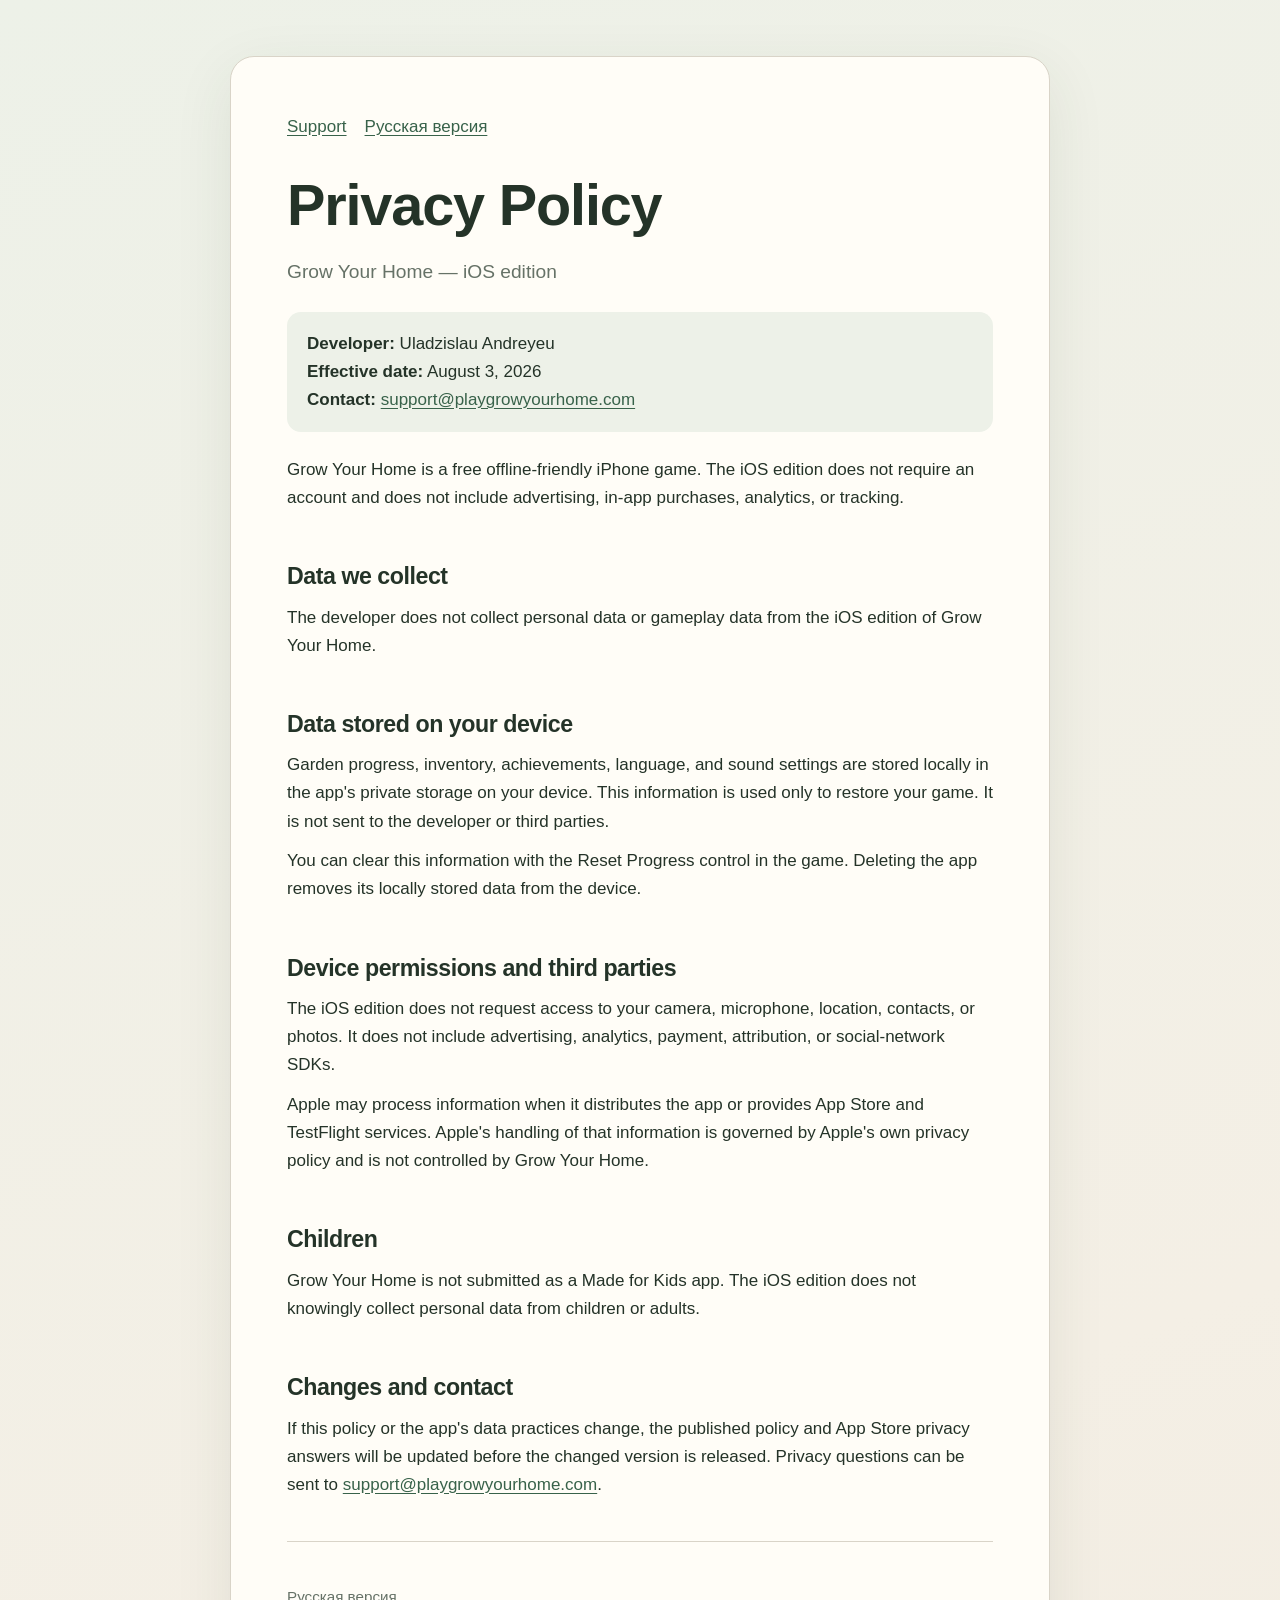
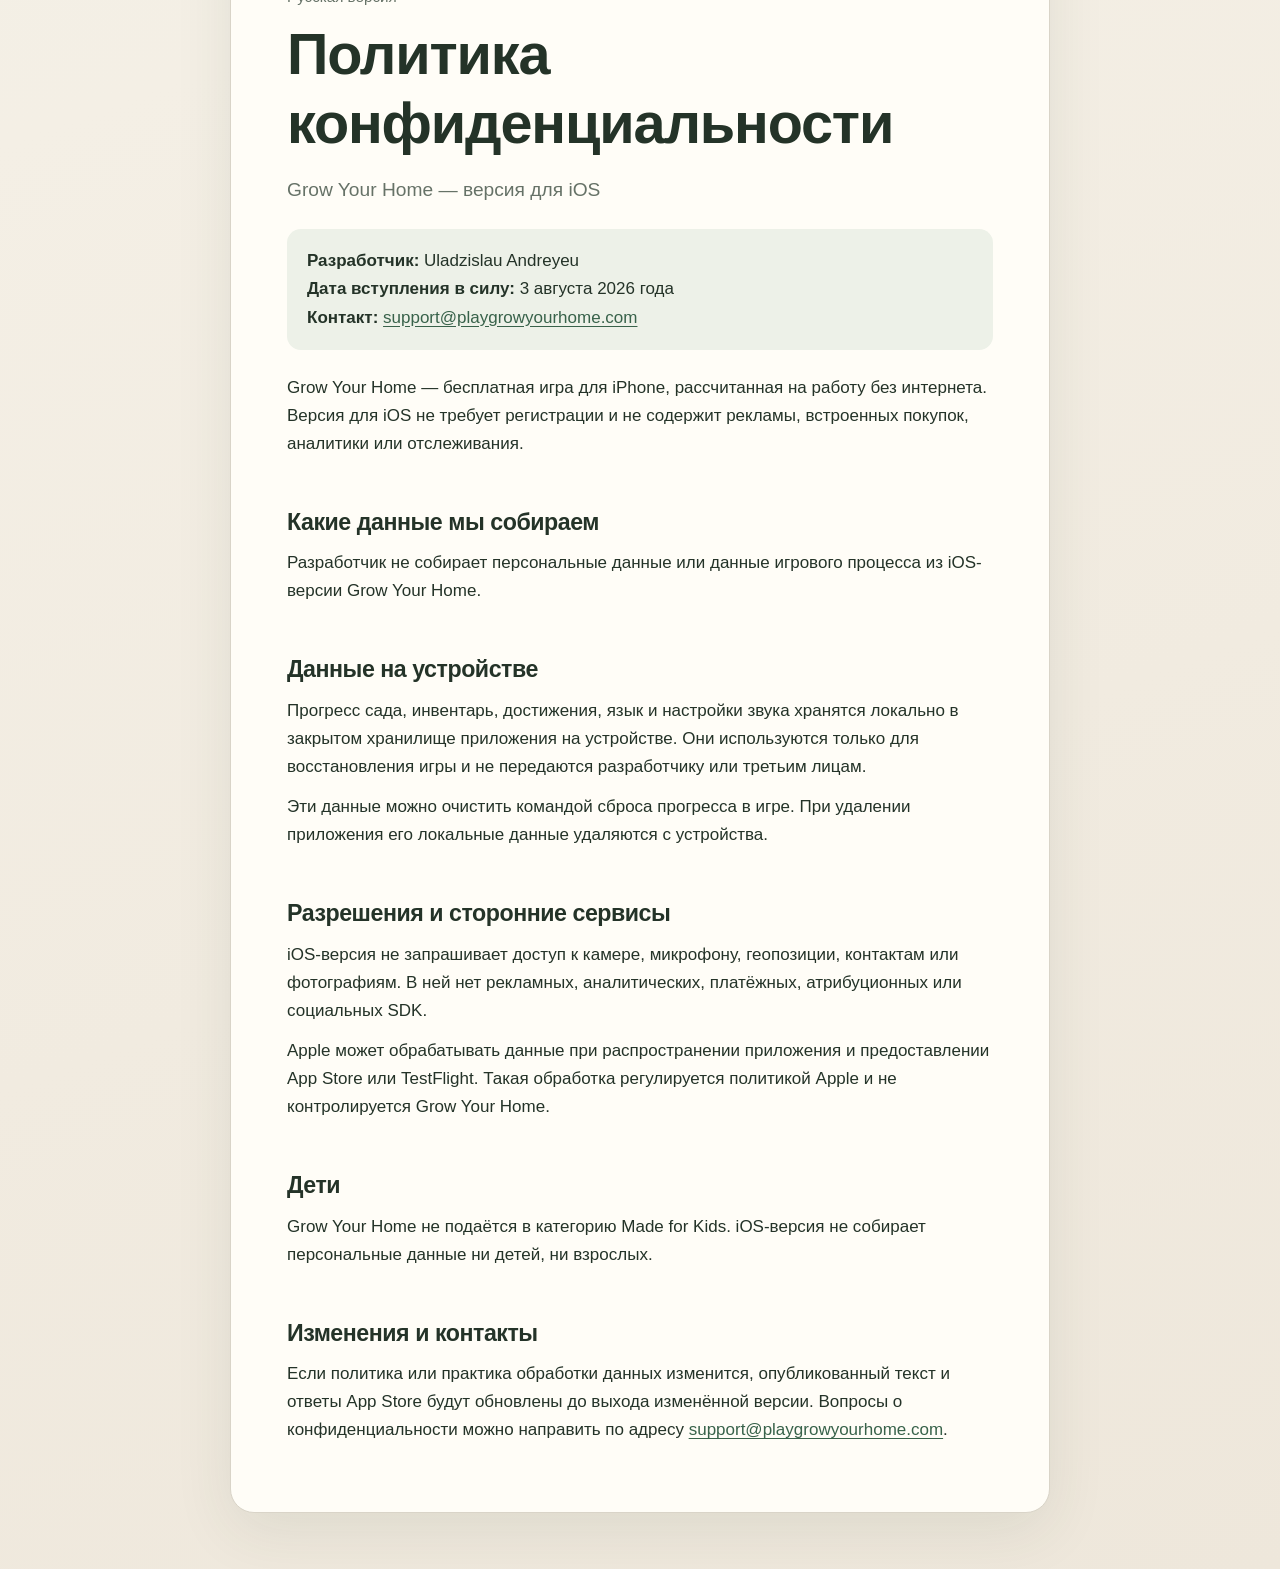
==== privacy/index.html @ f2e40838 "Publish support and privacy pages" ====
<!doctype html>
<html lang="en">
<head>
  <meta charset="utf-8">
  <meta name="viewport" content="width=device-width, initial-scale=1">
  <meta name="description" content="Privacy Policy for the iOS edition of Grow Your Home.">
  <title>Privacy Policy — Grow Your Home</title>
  <link rel="stylesheet" href="/styles.css">
</head>
<body>
  <main>
    <nav><a href="/">Support</a><a href="#russian">Русская версия</a></nav>
    <h1>Privacy Policy</h1>
    <p class="lead">Grow Your Home — iOS edition</p>
    <div class="meta">
      <strong>Developer:</strong> Uladzislau Andreyeu<br>
      <strong>Effective date:</strong> August 3, 2026<br>
      <strong>Contact:</strong> <a href="mailto:support@playgrowyourhome.com">support@playgrowyourhome.com</a>
    </div>

    <p>Grow Your Home is a free offline-friendly iPhone game. The iOS edition does not require an account and does not include advertising, in-app purchases, analytics, or tracking.</p>

    <h2>Data we collect</h2>
    <p>The developer does not collect personal data or gameplay data from the iOS edition of Grow Your Home.</p>

    <h2>Data stored on your device</h2>
    <p>Garden progress, inventory, achievements, language, and sound settings are stored locally in the app's private storage on your device. This information is used only to restore your game. It is not sent to the developer or third parties.</p>
    <p>You can clear this information with the Reset Progress control in the game. Deleting the app removes its locally stored data from the device.</p>

    <h2>Device permissions and third parties</h2>
    <p>The iOS edition does not request access to your camera, microphone, location, contacts, or photos. It does not include advertising, analytics, payment, attribution, or social-network SDKs.</p>
    <p>Apple may process information when it distributes the app or provides App Store and TestFlight services. Apple's handling of that information is governed by Apple's own privacy policy and is not controlled by Grow Your Home.</p>

    <h2>Children</h2>
    <p>Grow Your Home is not submitted as a Made for Kids app. The iOS edition does not knowingly collect personal data from children or adults.</p>

    <h2>Changes and contact</h2>
    <p>If this policy or the app's data practices change, the published policy and App Store privacy answers will be updated before the changed version is released. Privacy questions can be sent to <a href="mailto:support@playgrowyourhome.com">support@playgrowyourhome.com</a>.</p>

    <hr>
    <section id="russian" lang="ru">
      <p class="lang">Русская версия</p>
      <h1>Политика конфиденциальности</h1>
      <p class="lead">Grow Your Home — версия для iOS</p>
      <div class="meta">
        <strong>Разработчик:</strong> Uladzislau Andreyeu<br>
        <strong>Дата вступления в силу:</strong> 3 августа 2026 года<br>
        <strong>Контакт:</strong> <a href="mailto:support@playgrowyourhome.com">support@playgrowyourhome.com</a>
      </div>

      <p>Grow Your Home — бесплатная игра для iPhone, рассчитанная на работу без интернета. Версия для iOS не требует регистрации и не содержит рекламы, встроенных покупок, аналитики или отслеживания.</p>

      <h2>Какие данные мы собираем</h2>
      <p>Разработчик не собирает персональные данные или данные игрового процесса из iOS-версии Grow Your Home.</p>

      <h2>Данные на устройстве</h2>
      <p>Прогресс сада, инвентарь, достижения, язык и настройки звука хранятся локально в закрытом хранилище приложения на устройстве. Они используются только для восстановления игры и не передаются разработчику или третьим лицам.</p>
      <p>Эти данные можно очистить командой сброса прогресса в игре. При удалении приложения его локальные данные удаляются с устройства.</p>

      <h2>Разрешения и сторонние сервисы</h2>
      <p>iOS-версия не запрашивает доступ к камере, микрофону, геопозиции, контактам или фотографиям. В ней нет рекламных, аналитических, платёжных, атрибуционных или социальных SDK.</p>
      <p>Apple может обрабатывать данные при распространении приложения и предоставлении App Store или TestFlight. Такая обработка регулируется политикой Apple и не контролируется Grow Your Home.</p>

      <h2>Дети</h2>
      <p>Grow Your Home не подаётся в категорию Made for Kids. iOS-версия не собирает персональные данные ни детей, ни взрослых.</p>

      <h2>Изменения и контакты</h2>
      <p>Если политика или практика обработки данных изменится, опубликованный текст и ответы App Store будут обновлены до выхода изменённой версии. Вопросы о конфиденциальности можно направить по адресу <a href="mailto:support@playgrowyourhome.com">support@playgrowyourhome.com</a>.</p>
    </section>
  </main>
</body>
</html>
---- styles.css ----
:root {
  color-scheme: light;
  --bg: #f4efe5;
  --card: #fffdf7;
  --ink: #243328;
  --muted: #667267;
  --accent: #38624a;
  --line: #d9d4c8;
}

* { box-sizing: border-box; }

body {
  margin: 0;
  background: linear-gradient(160deg, #edf1e8 0%, var(--bg) 48%, #eee7db 100%);
  color: var(--ink);
  font: 17px/1.65 -apple-system, BlinkMacSystemFont, "Segoe UI", sans-serif;
}

main {
  width: min(820px, calc(100% - 32px));
  margin: 56px auto;
  padding: clamp(24px, 5vw, 56px);
  background: var(--card);
  border: 1px solid var(--line);
  border-radius: 24px;
  box-shadow: 0 18px 60px rgba(47, 61, 48, .09);
}

h1, h2 { line-height: 1.2; letter-spacing: -.02em; }
h1 { margin: 0 0 16px; font-size: clamp(2rem, 7vw, 3.6rem); }
h2 { margin: 2.2em 0 .55em; font-size: 1.45rem; }
p { margin: .7em 0; }
a { color: var(--accent); text-underline-offset: 3px; }
.lead { max-width: 620px; color: var(--muted); font-size: 1.2rem; }
.meta { margin: 24px 0; padding: 18px 20px; background: #edf1e8; border-radius: 14px; }
.actions { display: flex; flex-wrap: wrap; gap: 12px; margin-top: 28px; }
.button { display: inline-block; padding: 11px 16px; color: #fff; background: var(--accent); border-radius: 999px; text-decoration: none; }
.button.secondary { color: var(--accent); background: transparent; border: 1px solid var(--accent); }
nav { margin-bottom: 30px; }
nav a { margin-right: 18px; }
hr { margin: 42px 0; border: 0; border-top: 1px solid var(--line); }
.lang, footer { color: var(--muted); font-size: .95rem; }
footer { margin-top: 42px; }

@media (max-width: 560px) {
  body { font-size: 16px; }
  main { margin: 16px auto; padding: 24px 20px; border-radius: 18px; }
}
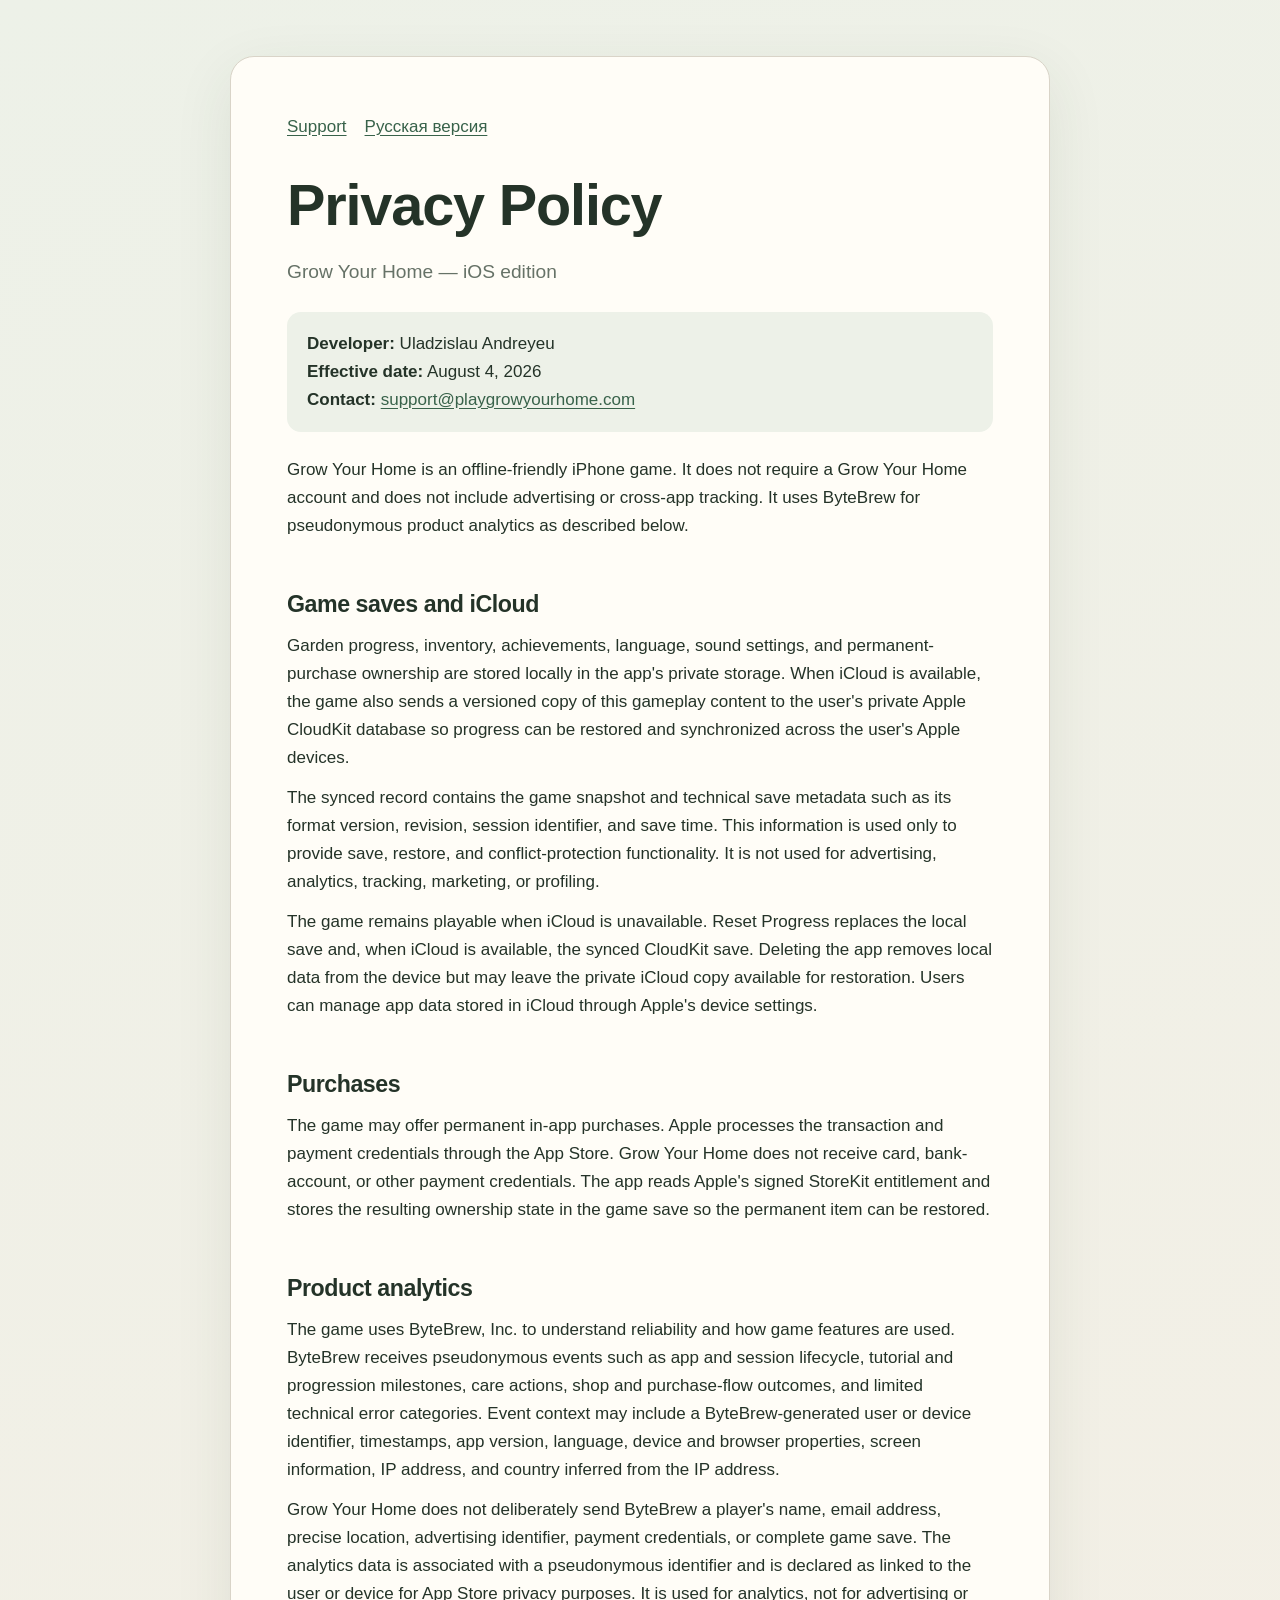
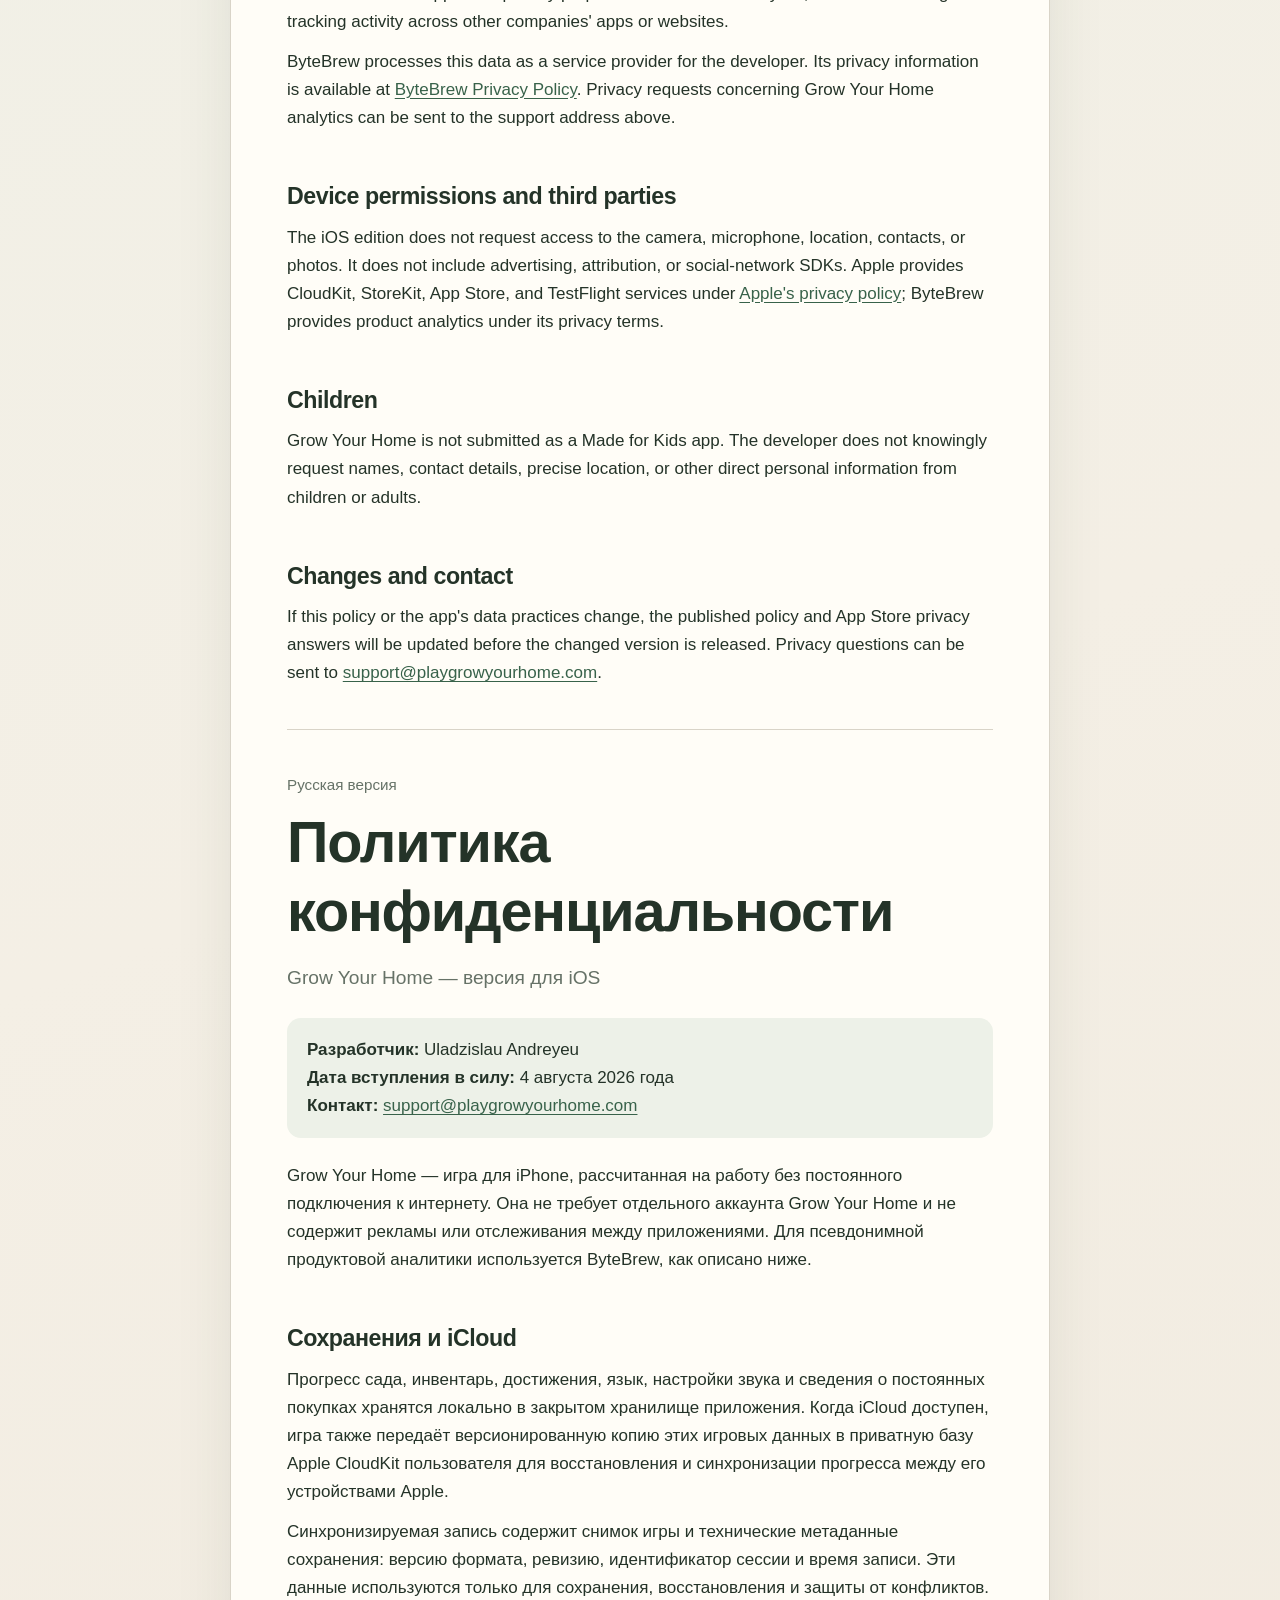
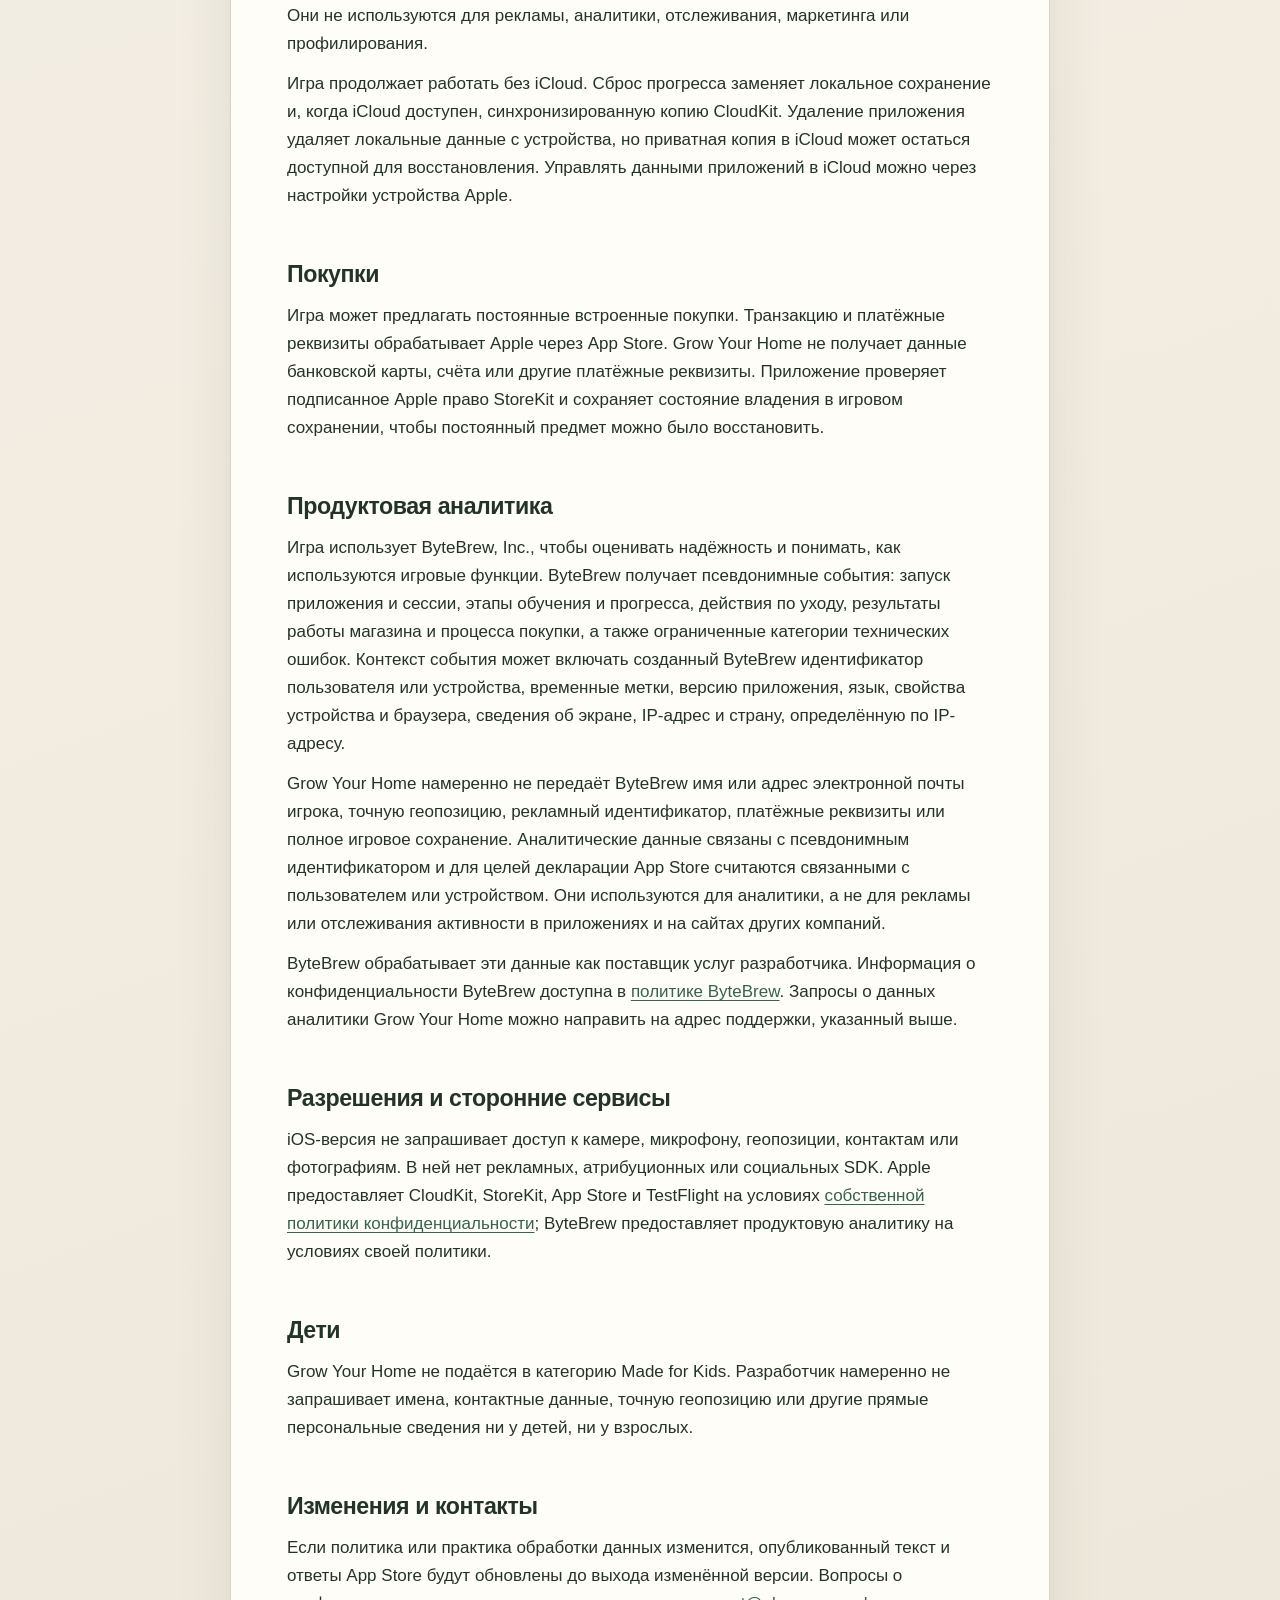
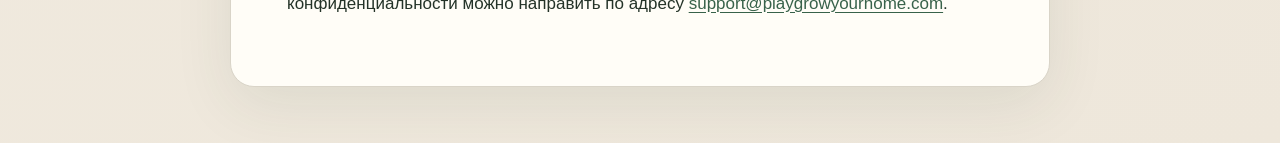
==== commit 8204dcd6: "Publish updated iOS privacy policy" ====
--- a/privacy/index.html
+++ b/privacy/index.html
@@ -8,65 +8,77 @@
   <link rel="stylesheet" href="/styles.css">
 </head>
 <body>
-  <main>
-    <nav><a href="/">Support</a><a href="#russian">Русская версия</a></nav>
-    <h1>Privacy Policy</h1>
-    <p class="lead">Grow Your Home — iOS edition</p>
+<main>
+  <nav><a href="/">Support</a><a href="#russian">Русская версия</a></nav>
+
+  <h1>Privacy Policy</h1>
+  <p class="lead">Grow Your Home — iOS edition</p>
+  <div class="meta">
+    <strong>Developer:</strong> Uladzislau Andreyeu<br>
+    <strong>Effective date:</strong> August 4, 2026<br>
+    <strong>Contact:</strong> <a href="mailto:support@playgrowyourhome.com">support@playgrowyourhome.com</a>
+  </div>
+
+  <p>Grow Your Home is an offline-friendly iPhone game. It does not require a Grow Your Home account and does not include advertising or cross-app tracking. It uses ByteBrew for pseudonymous product analytics as described below.</p>
+
+  <h2>Game saves and iCloud</h2>
+  <p>Garden progress, inventory, achievements, language, sound settings, and permanent-purchase ownership are stored locally in the app's private storage. When iCloud is available, the game also sends a versioned copy of this gameplay content to the user's private Apple CloudKit database so progress can be restored and synchronized across the user's Apple devices.</p>
+  <p>The synced record contains the game snapshot and technical save metadata such as its format version, revision, session identifier, and save time. This information is used only to provide save, restore, and conflict-protection functionality. It is not used for advertising, analytics, tracking, marketing, or profiling.</p>
+  <p>The game remains playable when iCloud is unavailable. Reset Progress replaces the local save and, when iCloud is available, the synced CloudKit save. Deleting the app removes local data from the device but may leave the private iCloud copy available for restoration. Users can manage app data stored in iCloud through Apple's device settings.</p>
+
+  <h2>Purchases</h2>
+  <p>The game may offer permanent in-app purchases. Apple processes the transaction and payment credentials through the App Store. Grow Your Home does not receive card, bank-account, or other payment credentials. The app reads Apple's signed StoreKit entitlement and stores the resulting ownership state in the game save so the permanent item can be restored.</p>
+
+  <h2>Product analytics</h2>
+  <p>The game uses ByteBrew, Inc. to understand reliability and how game features are used. ByteBrew receives pseudonymous events such as app and session lifecycle, tutorial and progression milestones, care actions, shop and purchase-flow outcomes, and limited technical error categories. Event context may include a ByteBrew-generated user or device identifier, timestamps, app version, language, device and browser properties, screen information, IP address, and country inferred from the IP address.</p>
+  <p>Grow Your Home does not deliberately send ByteBrew a player's name, email address, precise location, advertising identifier, payment credentials, or complete game save. The analytics data is associated with a pseudonymous identifier and is declared as linked to the user or device for App Store privacy purposes. It is used for analytics, not for advertising or tracking activity across other companies' apps or websites.</p>
+  <p>ByteBrew processes this data as a service provider for the developer. Its privacy information is available at <a href="https://docs.bytebrew.io/BBSettings/privacypolicy">ByteBrew Privacy Policy</a>. Privacy requests concerning Grow Your Home analytics can be sent to the support address above.</p>
+
+  <h2>Device permissions and third parties</h2>
+  <p>The iOS edition does not request access to the camera, microphone, location, contacts, or photos. It does not include advertising, attribution, or social-network SDKs. Apple provides CloudKit, StoreKit, App Store, and TestFlight services under <a href="https://www.apple.com/legal/privacy/">Apple's privacy policy</a>; ByteBrew provides product analytics under its privacy terms.</p>
+
+  <h2>Children</h2>
+  <p>Grow Your Home is not submitted as a Made for Kids app. The developer does not knowingly request names, contact details, precise location, or other direct personal information from children or adults.</p>
+
+  <h2>Changes and contact</h2>
+  <p>If this policy or the app's data practices change, the published policy and App Store privacy answers will be updated before the changed version is released. Privacy questions can be sent to <a href="mailto:support@playgrowyourhome.com">support@playgrowyourhome.com</a>.</p>
+
+  <hr>
+
+  <section id="russian" lang="ru">
+    <p class="lang">Русская версия</p>
+    <h1>Политика конфиденциальности</h1>
+    <p class="lead">Grow Your Home — версия для iOS</p>
     <div class="meta">
-      <strong>Developer:</strong> Uladzislau Andreyeu<br>
-      <strong>Effective date:</strong> August 3, 2026<br>
-      <strong>Contact:</strong> <a href="mailto:support@playgrowyourhome.com">support@playgrowyourhome.com</a>
+      <strong>Разработчик:</strong> Uladzislau Andreyeu<br>
+      <strong>Дата вступления в силу:</strong> 4 августа 2026 года<br>
+      <strong>Контакт:</strong> <a href="mailto:support@playgrowyourhome.com">support@playgrowyourhome.com</a>
     </div>
 
-    <p>Grow Your Home is a free offline-friendly iPhone game. The iOS edition does not require an account and does not include advertising, in-app purchases, analytics, or tracking.</p>
+    <p>Grow Your Home — игра для iPhone, рассчитанная на работу без постоянного подключения к интернету. Она не требует отдельного аккаунта Grow Your Home и не содержит рекламы или отслеживания между приложениями. Для псевдонимной продуктовой аналитики используется ByteBrew, как описано ниже.</p>
 
-    <h2>Data we collect</h2>
-    <p>The developer does not collect personal data or gameplay data from the iOS edition of Grow Your Home.</p>
+    <h2>Сохранения и iCloud</h2>
+    <p>Прогресс сада, инвентарь, достижения, язык, настройки звука и сведения о постоянных покупках хранятся локально в закрытом хранилище приложения. Когда iCloud доступен, игра также передаёт версионированную копию этих игровых данных в приватную базу Apple CloudKit пользователя для восстановления и синхронизации прогресса между его устройствами Apple.</p>
+    <p>Синхронизируемая запись содержит снимок игры и технические метаданные сохранения: версию формата, ревизию, идентификатор сессии и время записи. Эти данные используются только для сохранения, восстановления и защиты от конфликтов. Они не используются для рекламы, аналитики, отслеживания, маркетинга или профилирования.</p>
+    <p>Игра продолжает работать без iCloud. Сброс прогресса заменяет локальное сохранение и, когда iCloud доступен, синхронизированную копию CloudKit. Удаление приложения удаляет локальные данные с устройства, но приватная копия в iCloud может остаться доступной для восстановления. Управлять данными приложений в iCloud можно через настройки устройства Apple.</p>
 
-    <h2>Data stored on your device</h2>
-    <p>Garden progress, inventory, achievements, language, and sound settings are stored locally in the app's private storage on your device. This information is used only to restore your game. It is not sent to the developer or third parties.</p>
-    <p>You can clear this information with the Reset Progress control in the game. Deleting the app removes its locally stored data from the device.</p>
+    <h2>Покупки</h2>
+    <p>Игра может предлагать постоянные встроенные покупки. Транзакцию и платёжные реквизиты обрабатывает Apple через App Store. Grow Your Home не получает данные банковской карты, счёта или другие платёжные реквизиты. Приложение проверяет подписанное Apple право StoreKit и сохраняет состояние владения в игровом сохранении, чтобы постоянный предмет можно было восстановить.</p>
 
-    <h2>Device permissions and third parties</h2>
-    <p>The iOS edition does not request access to your camera, microphone, location, contacts, or photos. It does not include advertising, analytics, payment, attribution, or social-network SDKs.</p>
-    <p>Apple may process information when it distributes the app or provides App Store and TestFlight services. Apple's handling of that information is governed by Apple's own privacy policy and is not controlled by Grow Your Home.</p>
+    <h2>Продуктовая аналитика</h2>
+    <p>Игра использует ByteBrew, Inc., чтобы оценивать надёжность и понимать, как используются игровые функции. ByteBrew получает псевдонимные события: запуск приложения и сессии, этапы обучения и прогресса, действия по уходу, результаты работы магазина и процесса покупки, а также ограниченные категории технических ошибок. Контекст события может включать созданный ByteBrew идентификатор пользователя или устройства, временные метки, версию приложения, язык, свойства устройства и браузера, сведения об экране, IP-адрес и страну, определённую по IP-адресу.</p>
+    <p>Grow Your Home намеренно не передаёт ByteBrew имя или адрес электронной почты игрока, точную геопозицию, рекламный идентификатор, платёжные реквизиты или полное игровое сохранение. Аналитические данные связаны с псевдонимным идентификатором и для целей декларации App Store считаются связанными с пользователем или устройством. Они используются для аналитики, а не для рекламы или отслеживания активности в приложениях и на сайтах других компаний.</p>
+    <p>ByteBrew обрабатывает эти данные как поставщик услуг разработчика. Информация о конфиденциальности ByteBrew доступна в <a href="https://docs.bytebrew.io/BBSettings/privacypolicy">политике ByteBrew</a>. Запросы о данных аналитики Grow Your Home можно направить на адрес поддержки, указанный выше.</p>
 
-    <h2>Children</h2>
-    <p>Grow Your Home is not submitted as a Made for Kids app. The iOS edition does not knowingly collect personal data from children or adults.</p>
+    <h2>Разрешения и сторонние сервисы</h2>
+    <p>iOS-версия не запрашивает доступ к камере, микрофону, геопозиции, контактам или фотографиям. В ней нет рекламных, атрибуционных или социальных SDK. Apple предоставляет CloudKit, StoreKit, App Store и TestFlight на условиях <a href="https://www.apple.com/legal/privacy/">собственной политики конфиденциальности</a>; ByteBrew предоставляет продуктовую аналитику на условиях своей политики.</p>
 
-    <h2>Changes and contact</h2>
-    <p>If this policy or the app's data practices change, the published policy and App Store privacy answers will be updated before the changed version is released. Privacy questions can be sent to <a href="mailto:support@playgrowyourhome.com">support@playgrowyourhome.com</a>.</p>
+    <h2>Дети</h2>
+    <p>Grow Your Home не подаётся в категорию Made for Kids. Разработчик намеренно не запрашивает имена, контактные данные, точную геопозицию или другие прямые персональные сведения ни у детей, ни у взрослых.</p>
 
-    <hr>
-    <section id="russian" lang="ru">
-      <p class="lang">Русская версия</p>
-      <h1>Политика конфиденциальности</h1>
-      <p class="lead">Grow Your Home — версия для iOS</p>
-      <div class="meta">
-        <strong>Разработчик:</strong> Uladzislau Andreyeu<br>
-        <strong>Дата вступления в силу:</strong> 3 августа 2026 года<br>
-        <strong>Контакт:</strong> <a href="mailto:support@playgrowyourhome.com">support@playgrowyourhome.com</a>
-      </div>
-
-      <p>Grow Your Home — бесплатная игра для iPhone, рассчитанная на работу без интернета. Версия для iOS не требует регистрации и не содержит рекламы, встроенных покупок, аналитики или отслеживания.</p>
-
-      <h2>Какие данные мы собираем</h2>
-      <p>Разработчик не собирает персональные данные или данные игрового процесса из iOS-версии Grow Your Home.</p>
-
-      <h2>Данные на устройстве</h2>
-      <p>Прогресс сада, инвентарь, достижения, язык и настройки звука хранятся локально в закрытом хранилище приложения на устройстве. Они используются только для восстановления игры и не передаются разработчику или третьим лицам.</p>
-      <p>Эти данные можно очистить командой сброса прогресса в игре. При удалении приложения его локальные данные удаляются с устройства.</p>
-
-      <h2>Разрешения и сторонние сервисы</h2>
-      <p>iOS-версия не запрашивает доступ к камере, микрофону, геопозиции, контактам или фотографиям. В ней нет рекламных, аналитических, платёжных, атрибуционных или социальных SDK.</p>
-      <p>Apple может обрабатывать данные при распространении приложения и предоставлении App Store или TestFlight. Такая обработка регулируется политикой Apple и не контролируется Grow Your Home.</p>
-
-      <h2>Дети</h2>
-      <p>Grow Your Home не подаётся в категорию Made for Kids. iOS-версия не собирает персональные данные ни детей, ни взрослых.</p>
-
-      <h2>Изменения и контакты</h2>
-      <p>Если политика или практика обработки данных изменится, опубликованный текст и ответы App Store будут обновлены до выхода изменённой версии. Вопросы о конфиденциальности можно направить по адресу <a href="mailto:support@playgrowyourhome.com">support@playgrowyourhome.com</a>.</p>
-    </section>
-  </main>
+    <h2>Изменения и контакты</h2>
+    <p>Если политика или практика обработки данных изменится, опубликованный текст и ответы App Store будут обновлены до выхода изменённой версии. Вопросы о конфиденциальности можно направить по адресу <a href="mailto:support@playgrowyourhome.com">support@playgrowyourhome.com</a>.</p>
+  </section>
+</main>
 </body>
 </html>
